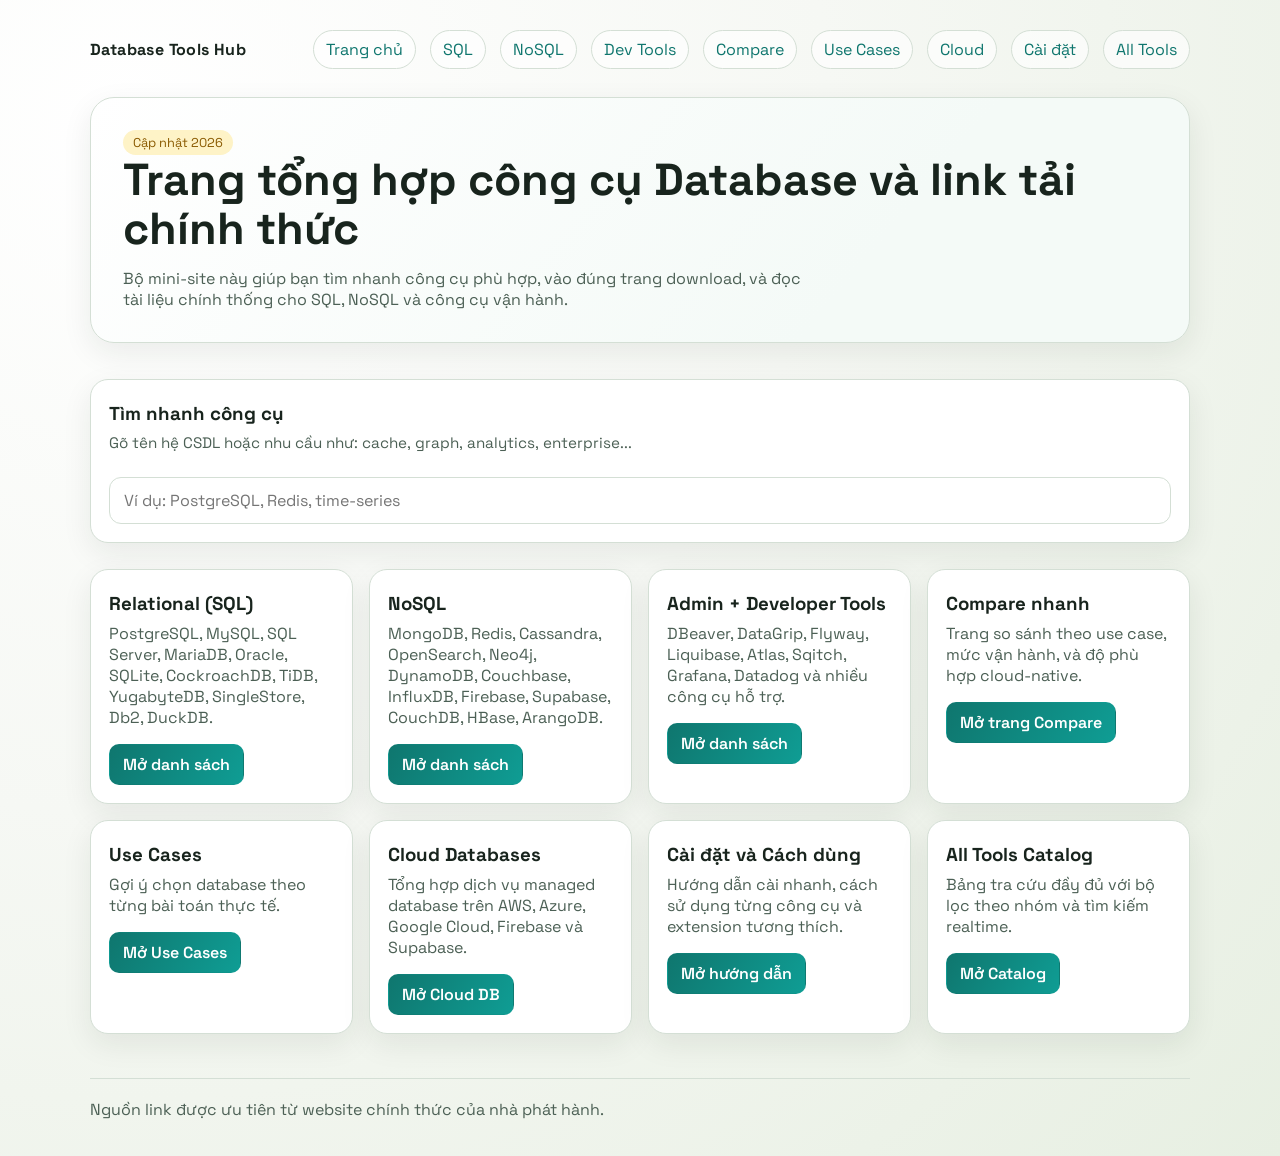
==== site/index.html @ ab2918be "Initial Database Tools Guide site with GitHub Pages deployment" ====
<!doctype html>
<html lang="vi">
  <head>
    <meta charset="UTF-8" />
    <meta name="viewport" content="width=device-width, initial-scale=1.0" />
    <title>Trung tâm Công cụ Database</title>
    <link rel="preconnect" href="https://fonts.googleapis.com" />
    <link rel="preconnect" href="https://fonts.gstatic.com" crossorigin />
    <link href="https://fonts.googleapis.com/css2?family=Space+Grotesk:wght@400;500;700&display=swap" rel="stylesheet" />
    <link rel="stylesheet" href="styles.css" />
  </head>
  <body>
    <header class="container">
      <div class="topbar">
        <div class="logo">Database Tools Hub</div>
        <nav>
          <a href="index.html">Trang chủ</a>
          <a href="relational.html">SQL</a>
          <a href="nosql.html">NoSQL</a>
          <a href="devtools.html">Dev Tools</a>
          <a href="compare.html">Compare</a>
          <a href="usecases.html">Use Cases</a>
          <a href="cloud.html">Cloud</a>
          <a href="installation.html">Cài đặt</a>
          <a href="alltools.html">All Tools</a>
        </nav>
      </div>
      <section class="hero">
        <span class="badge">Cập nhật 2026</span>
        <h1>Trang tổng hợp công cụ Database và link tải chính thức</h1>
        <p>
          Bộ mini-site này giúp bạn tìm nhanh công cụ phù hợp, vào đúng trang download,
          và đọc tài liệu chính thống cho SQL, NoSQL và công cụ vận hành.
        </p>
      </section>
    </header>

    <main class="container">
      <section class="search-panel card">
        <h3>Tìm nhanh công cụ</h3>
        <p class="meta">Gõ tên hệ CSDL hoặc nhu cầu như: cache, graph, analytics, enterprise...</p>
        <input class="search-input" data-search-input type="text" placeholder="Ví dụ: PostgreSQL, Redis, time-series" />
      </section>

      <section class="grid">
        <article class="card" data-search-card data-search-text="postgresql mysql sql server mariadb oracle sqlite cockroachdb tidb yugabytedb singlestore db2 duckdb relational sql giao dich bao cao acid">
          <h3>Relational (SQL)</h3>
          <p>PostgreSQL, MySQL, SQL Server, MariaDB, Oracle, SQLite, CockroachDB, TiDB, YugabyteDB, SingleStore, Db2, DuckDB.</p>
          <div class="btn-row">
            <a class="btn primary" href="relational.html">Mở danh sách</a>
          </div>
        </article>

        <article class="card" data-search-card data-search-text="mongodb redis cassandra opensearch neo4j dynamodb couchbase scylladb influxdb firebase supabase couchdb hbase arangodb nosql cache search graph realtime auth">
          <h3>NoSQL</h3>
          <p>MongoDB, Redis, Cassandra, OpenSearch, Neo4j, DynamoDB, Couchbase, InfluxDB, Firebase, Supabase, CouchDB, HBase, ArangoDB.</p>
          <div class="btn-row">
            <a class="btn primary" href="nosql.html">Mở danh sách</a>
          </div>
        </article>

        <article class="card" data-search-card data-search-text="dbeaver datagrip tableplus pgadmin ssms beekeeper dbvisualizer flyway liquibase alembic prisma atlas sqitch grafana prometheus pmm elastic datadog new relic migration monitoring admin tool">
          <h3>Admin + Developer Tools</h3>
          <p>DBeaver, DataGrip, Flyway, Liquibase, Atlas, Sqitch, Grafana, Datadog và nhiều công cụ hỗ trợ.</p>
          <div class="btn-row">
            <a class="btn primary" href="devtools.html">Mở danh sách</a>
          </div>
        </article>

        <article class="card" data-search-card data-search-text="compare so sanh lua chon benchmark chi phi van hanh cloud">
          <h3>Compare nhanh</h3>
          <p>Trang so sánh theo use case, mức vận hành, và độ phù hợp cloud-native.</p>
          <div class="btn-row">
            <a class="btn primary" href="compare.html">Mở trang Compare</a>
          </div>
        </article>

        <article class="card" data-search-card data-search-text="use case ecommerce crm erp anti fraud recommendation telemetry logs">
          <h3>Use Cases</h3>
          <p>Gợi ý chọn database theo từng bài toán thực tế.</p>
          <div class="btn-row">
            <a class="btn primary" href="usecases.html">Mở Use Cases</a>
          </div>
        </article>

        <article class="card" data-search-card data-search-text="aws azure gcp managed cloud database rds aurora cloud sql alloydb firebase supabase">
          <h3>Cloud Databases</h3>
          <p>Tổng hợp dịch vụ managed database trên AWS, Azure, Google Cloud, Firebase và Supabase.</p>
          <div class="btn-row">
            <a class="btn primary" href="cloud.html">Mở Cloud DB</a>
          </div>
        </article>

        <article class="card" data-search-card data-search-text="cai dat cach dung extension vscode sqltools mssql mongodb redis neo4j">
          <h3>Cài đặt và Cách dùng</h3>
          <p>Hướng dẫn cài nhanh, cách sử dụng từng công cụ và extension tương thích.</p>
          <div class="btn-row">
            <a class="btn primary" href="installation.html">Mở hướng dẫn</a>
          </div>
        </article>

        <article class="card" data-search-card data-search-text="all tools catalog filter database sql nosql cloud devtools">
          <h3>All Tools Catalog</h3>
          <p>Bảng tra cứu đầy đủ với bộ lọc theo nhóm và tìm kiếm realtime.</p>
          <div class="btn-row">
            <a class="btn primary" href="alltools.html">Mở Catalog</a>
          </div>
        </article>
      </section>
    </main>

    <footer class="container">
      Nguồn link được ưu tiên từ website chính thức của nhà phát hành.
    </footer>
    <script src="script.js"></script>
  </body>
</html>
---- site/styles.css ----
:root {
  --bg-1: #f6f8f4;
  --bg-2: #e7efe2;
  --ink: #18241d;
  --muted: #4c6055;
  --card: #ffffff;
  --line: #d4dfd5;
  --brand: #0f766e;
  --brand-2: #f59e0b;
  --shadow: 0 10px 30px rgba(24, 36, 29, 0.08);
}

* {
  box-sizing: border-box;
}

html,
body {
  margin: 0;
  padding: 0;
  font-family: "Space Grotesk", "Segoe UI", sans-serif;
  color: var(--ink);
  background: radial-gradient(circle at 10% 10%, #ffffff 0%, var(--bg-1) 45%, var(--bg-2) 100%);
}

a {
  color: var(--brand);
  text-decoration: none;
}

a:hover {
  text-decoration: underline;
}

.container {
  width: min(1100px, 92vw);
  margin: 0 auto;
}

header {
  padding: 30px 0 10px;
}

.topbar {
  display: flex;
  justify-content: space-between;
  align-items: center;
  gap: 16px;
  flex-wrap: wrap;
}

.logo {
  font-weight: 700;
  letter-spacing: 0.4px;
}

nav {
  display: flex;
  gap: 14px;
  flex-wrap: wrap;
}

nav a {
  padding: 8px 12px;
  border: 1px solid var(--line);
  border-radius: 999px;
  background: #ffffffaa;
}

.hero {
  margin-top: 28px;
  padding: 32px;
  border: 1px solid var(--line);
  border-radius: 24px;
  background: linear-gradient(130deg, #ffffff 0%, #f4faf7 70%);
  box-shadow: var(--shadow);
  animation: rise 0.7s ease-out;
}

.hero h1 {
  margin: 0;
  font-size: clamp(1.7rem, 4vw, 2.8rem);
  line-height: 1.1;
}

.hero p {
  color: var(--muted);
  max-width: 70ch;
  margin: 14px 0 0;
}

.grid {
  margin: 26px 0 44px;
  display: grid;
  grid-template-columns: repeat(auto-fit, minmax(240px, 1fr));
  gap: 16px;
}

.card {
  background: var(--card);
  border: 1px solid var(--line);
  border-radius: 18px;
  padding: 18px;
  box-shadow: var(--shadow);
  animation: rise 0.8s ease-out;
}

.search-panel {
  margin: 26px 0 10px;
}

.filter-row {
  display: flex;
  gap: 10px;
  flex-wrap: wrap;
  margin: 12px 0 14px;
}

.chip {
  border: 1px solid var(--line);
  background: #fff;
  color: var(--ink);
  padding: 8px 12px;
  border-radius: 999px;
  font: inherit;
  font-weight: 600;
  cursor: pointer;
}

.chip.active {
  border-color: transparent;
  color: #fff;
  background: linear-gradient(120deg, var(--brand), #0f9d94);
}

.search-input {
  width: 100%;
  margin-top: 10px;
  border: 1px solid var(--line);
  border-radius: 12px;
  padding: 12px 14px;
  font: inherit;
  background: #fff;
}

.search-input:focus {
  outline: 2px solid #6ab9b3;
  outline-offset: 1px;
}

.card h3 {
  margin-top: 4px;
  margin-bottom: 8px;
}

.card p {
  margin-top: 0;
  color: var(--muted);
}

.btn-row {
  display: flex;
  gap: 10px;
  flex-wrap: wrap;
}

.btn {
  display: inline-block;
  border-radius: 10px;
  padding: 9px 13px;
  border: 1px solid transparent;
  font-weight: 600;
}

.btn.primary {
  color: #fff;
  background: linear-gradient(120deg, var(--brand), #0f9d94);
}

.btn.secondary {
  color: var(--ink);
  border-color: var(--line);
  background: #fff;
}

.section-title {
  margin: 34px 0 12px;
}

.list {
  display: grid;
  gap: 12px;
}

.item {
  display: grid;
  gap: 10px;
  grid-template-columns: 1fr auto;
  align-items: center;
  border: 1px solid var(--line);
  border-radius: 14px;
  padding: 14px;
  background: #fff;
}

.compare-wrap {
  overflow-x: auto;
  border: 1px solid var(--line);
  border-radius: 16px;
  box-shadow: var(--shadow);
  background: #fff;
}

.compare-table {
  width: 100%;
  border-collapse: collapse;
  min-width: 760px;
}

.compare-table th,
.compare-table td {
  text-align: left;
  padding: 12px;
  border-bottom: 1px solid var(--line);
}

.compare-table thead th {
  background: #eff6f4;
}

.meta {
  color: var(--muted);
  font-size: 0.95rem;
}

footer {
  border-top: 1px solid var(--line);
  padding: 20px 0 36px;
  color: var(--muted);
}

.badge {
  background: #fef3c7;
  color: #8a5a00;
  border-radius: 999px;
  padding: 4px 10px;
  font-size: 0.8rem;
  display: inline-block;
}

@keyframes rise {
  from {
    opacity: 0;
    transform: translateY(14px);
  }
  to {
    opacity: 1;
    transform: translateY(0);
  }
}

@media (max-width: 700px) {
  .hero {
    padding: 22px;
  }

  .item {
    grid-template-columns: 1fr;
  }
}
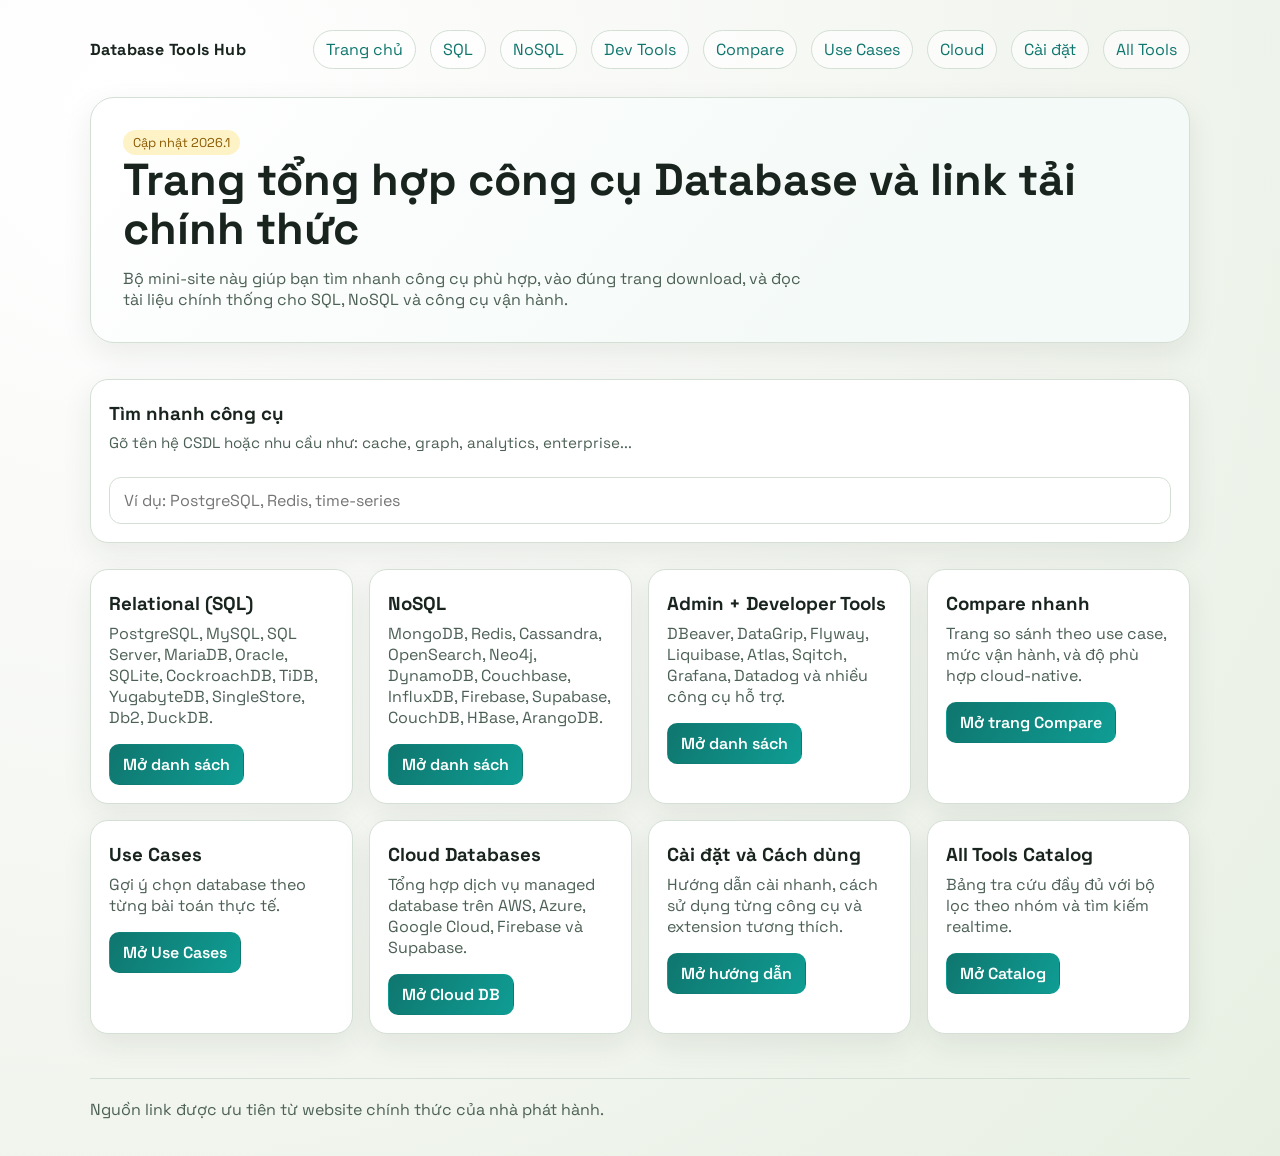
==== commit af11b992: "Bump homepage badge to verify live deployment" ====
--- a/site/index.html
+++ b/site/index.html
@@ -26,7 +26,7 @@
         </nav>
       </div>
       <section class="hero">
-        <span class="badge">Cập nhật 2026</span>
+        <span class="badge">Cập nhật 2026.1</span>
         <h1>Trang tổng hợp công cụ Database và link tải chính thức</h1>
         <p>
           Bộ mini-site này giúp bạn tìm nhanh công cụ phù hợp, vào đúng trang download,
